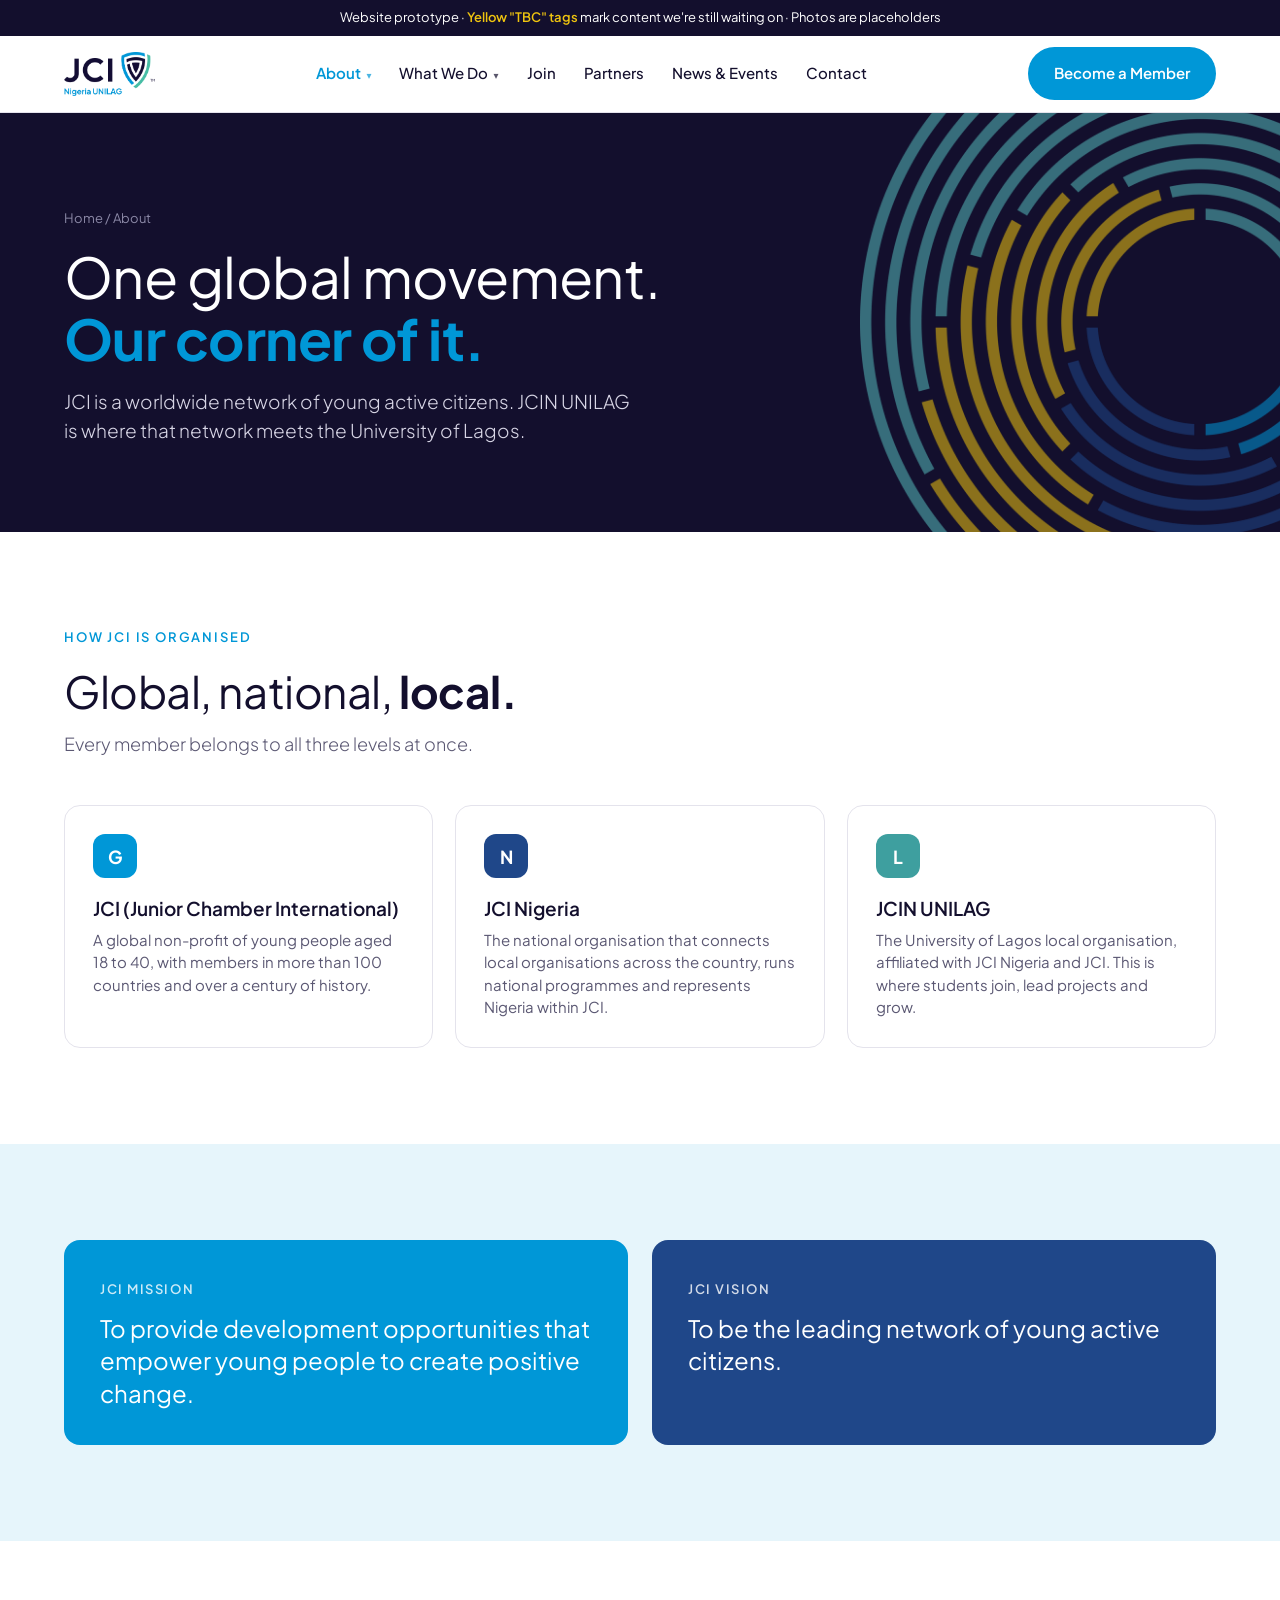
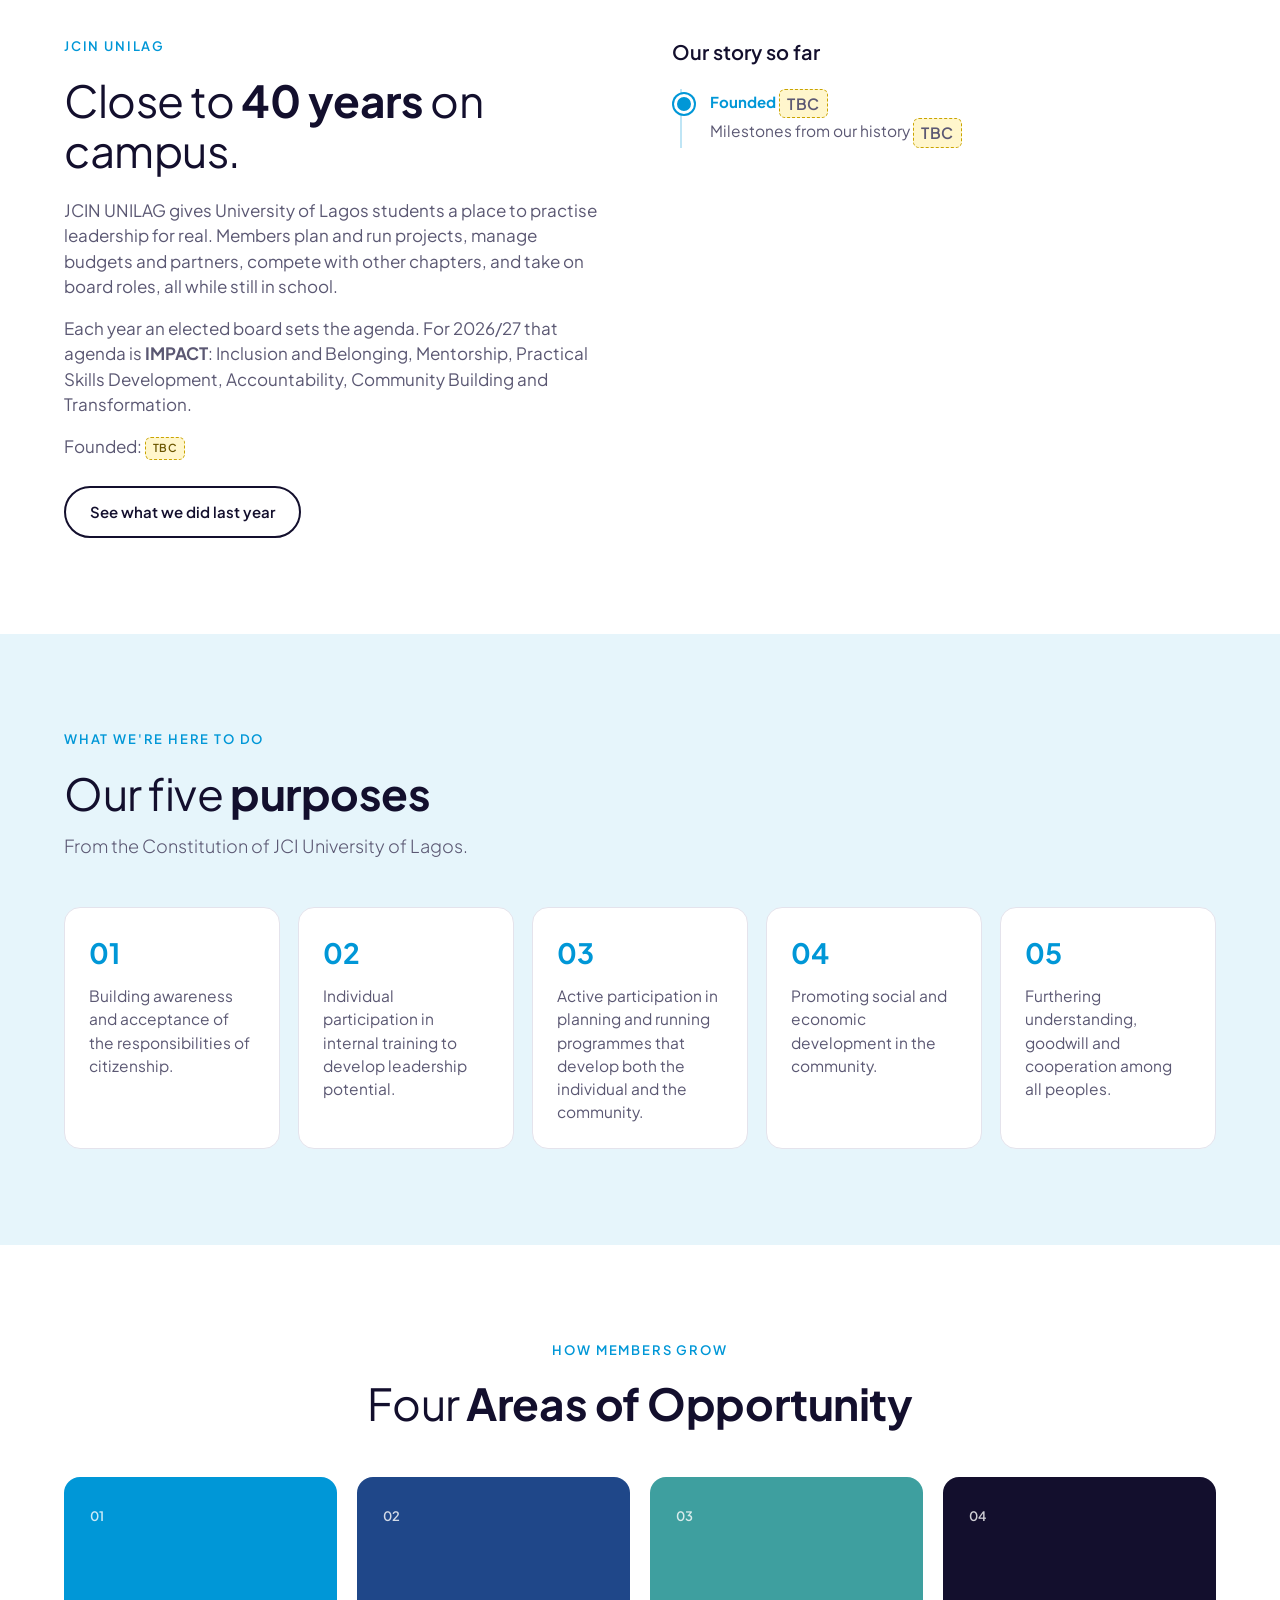
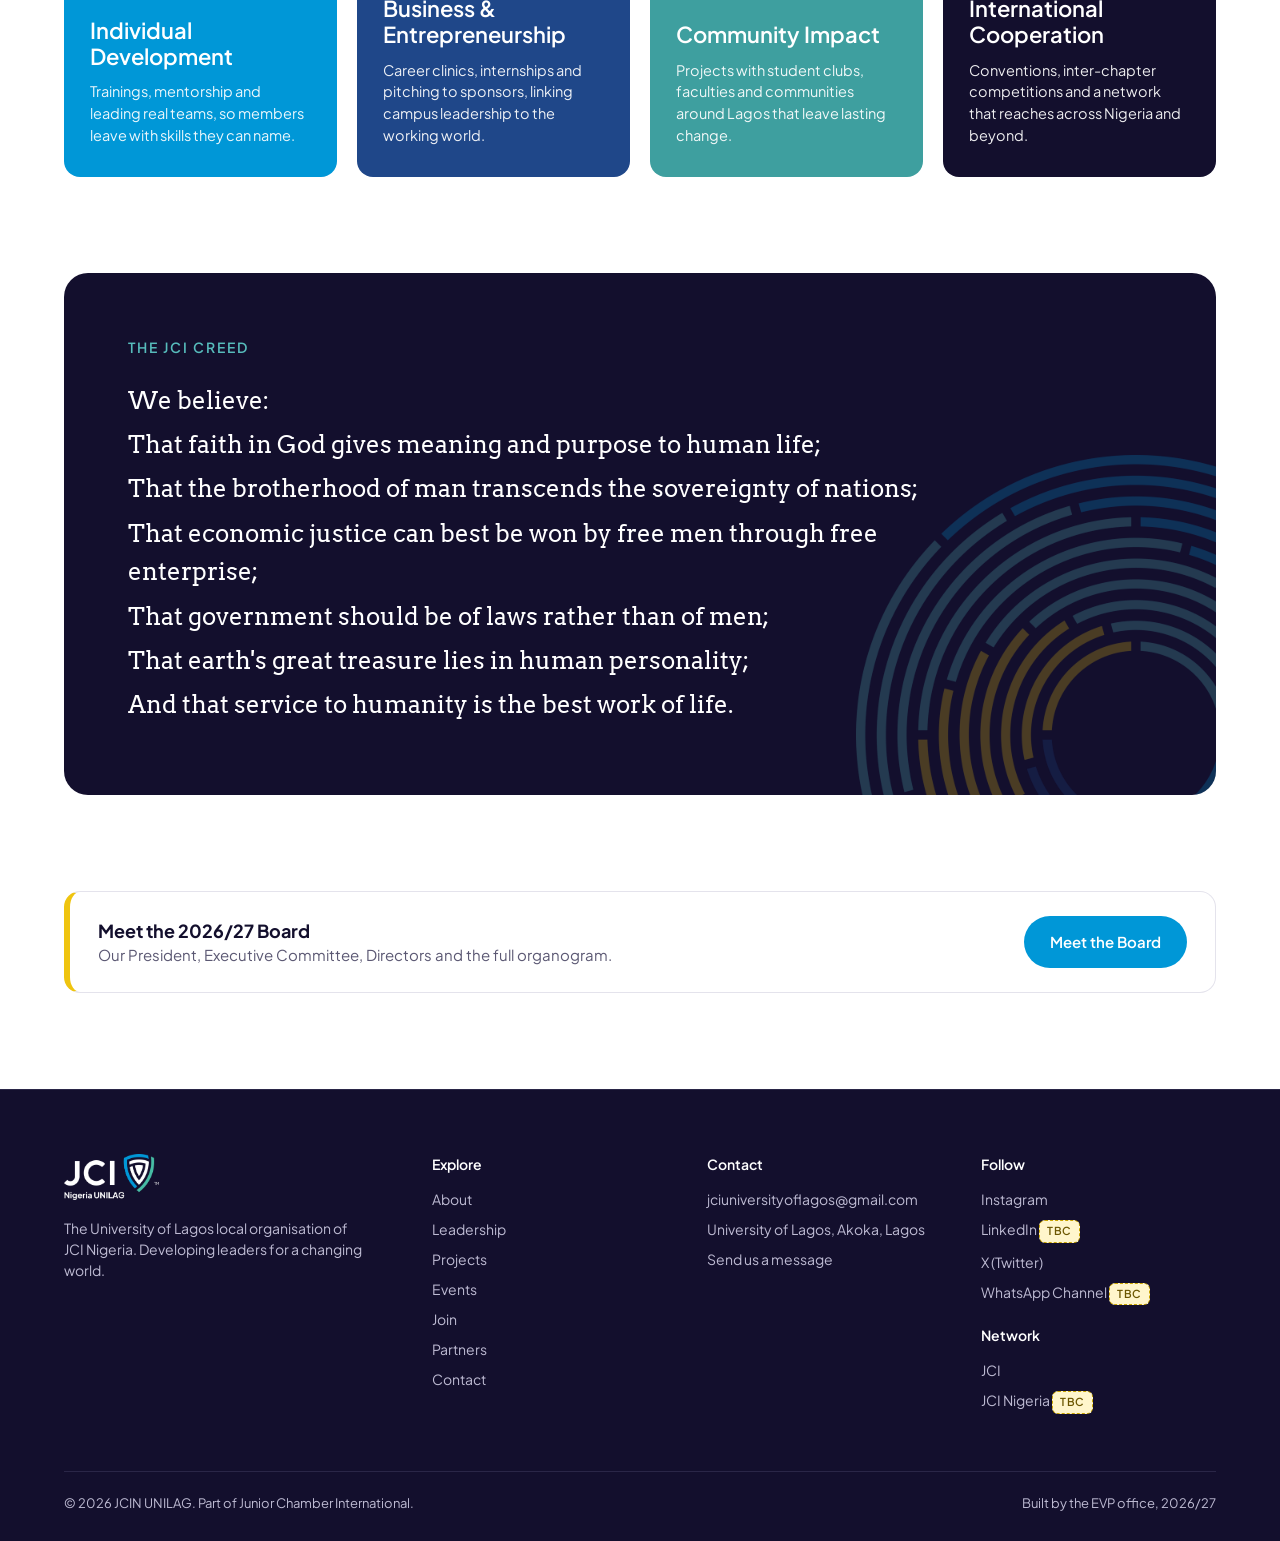
==== about.html @ 92d78161 "Initial website: 8 pages, board, projects, content file Co-Authored-By: Claude Opus 5.5 <noreply@ant" ====
<!DOCTYPE html>
<html lang="en">
<head>
<meta charset="utf-8">
<meta name="viewport" content="width=device-width, initial-scale=1">
<title>About | JCIN UNILAG</title>
<meta name="description" content="What JCI is, how JCIN UNILAG fits in, our mission, creed, purposes and history at the University of Lagos.">
<link rel="preconnect" href="https://fonts.googleapis.com">
<link rel="preconnect" href="https://fonts.gstatic.com" crossorigin>
<link href="https://fonts.googleapis.com/css2?family=Plus+Jakarta+Sans:wght@300;400;500;600;700&family=Arvo&display=swap" rel="stylesheet">
<link rel="stylesheet" href="assets/styles.css">
</head>
<body data-page="about">

<div class="proto">Website prototype · <b>Yellow "TBC" tags</b> mark content we're still waiting on · Photos are placeholders</div>
<header id="site-header"></header>

<main>

<section class="page-hero">
  <img class="ripple" src="assets/ripple.png" alt="">
  <div class="wrap"><div class="inner">
    <div class="crumb"><a href="index.html">Home</a> / About</div>
    <h1>One global movement. <strong>Our corner of it.</strong></h1>
    <p>JCI is a worldwide network of young active citizens. JCIN UNILAG is where that network meets the University of Lagos.</p>
  </div></div>
</section>

<!-- Global > National > Local -->
<section>
  <div class="wrap">
    <div class="sec-head">
      <div class="eyebrow" style="color:var(--blue)">How JCI is organised</div>
      <h2>Global, national, <strong>local.</strong></h2>
      <p>Every member belongs to all three levels at once.</p>
    </div>
    <div class="cards">
      <div class="card"><div class="ic" style="background:var(--blue)">G</div><h3>JCI (Junior Chamber International)</h3><p>A global non-profit of young people aged 18 to 40, with members in more than 100 countries and over a century of history.</p></div>
      <div class="card"><div class="ic" style="background:var(--navy)">N</div><h3>JCI Nigeria</h3><p>The national organisation that connects local organisations across the country, runs national programmes and represents Nigeria within JCI.</p></div>
      <div class="card"><div class="ic" style="background:#3E9F9F">L</div><h3>JCIN UNILAG</h3><p>The University of Lagos local organisation, affiliated with JCI Nigeria and JCI. This is where students join, lead projects and grow.</p></div>
    </div>
  </div>
</section>

<!-- Mission & Vision -->
<section class="alt" id="mission">
  <div class="wrap">
    <div class="mv">
      <div class="m"><span>JCI Mission</span><p>To provide development opportunities that empower young people to create positive change.</p></div>
      <div class="v"><span>JCI Vision</span><p>To be the leading network of young active citizens.</p></div>
    </div>
  </div>
</section>

<!-- Who we are + history -->
<section id="history">
  <div class="wrap two">
    <div class="prose">
      <div class="eyebrow" style="color:var(--blue)">JCIN UNILAG</div>
      <div class="sec-head" style="margin-bottom:22px"><h2>Close to <strong>40 years</strong> on campus.</h2></div>
      <p>JCIN UNILAG gives University of Lagos students a place to practise leadership for real. Members plan and run projects, manage budgets and partners, compete with other chapters, and take on board roles, all while still in school.</p>
      <p>Each year an elected board sets the agenda. For 2026/27 that agenda is <b>IMPACT</b>: Inclusion and Belonging, Mentorship, Practical Skills Development, Accountability, Community Building and Transformation.</p>
      <p>Founded: <span data-render="founded"></span></p>
      <a href="projects.html" class="btn btn-ghost" style="margin-top:10px">See what we did last year</a>
    </div>
    <div>
      <h3 style="font-size:20px;font-weight:600;margin-bottom:22px">Our story so far</h3>
      <div class="timeline" data-render="milestones"></div>
    </div>
  </div>
</section>

<!-- Purposes -->
<section class="alt" id="purposes">
  <div class="wrap">
    <div class="sec-head">
      <div class="eyebrow" style="color:var(--blue)">What we're here to do</div>
      <h2>Our five <strong>purposes</strong></h2>
      <p>From the Constitution of JCI University of Lagos.</p>
    </div>
    <ol class="purposes">
      <li>Building awareness and acceptance of the responsibilities of citizenship.</li>
      <li>Individual participation in internal training to develop leadership potential.</li>
      <li>Active participation in planning and running programmes that develop both the individual and the community.</li>
      <li>Promoting social and economic development in the community.</li>
      <li>Furthering understanding, goodwill and cooperation among all peoples.</li>
    </ol>
  </div>
</section>

<!-- Four areas -->
<section id="areas">
  <div class="wrap">
    <div class="sec-head center">
      <div class="eyebrow" style="color:var(--blue)">How members grow</div>
      <h2>Four <strong>Areas of Opportunity</strong></h2>
    </div>
    <div class="areas">
      <div class="area a1"><div class="n">01</div><h3>Individual Development</h3><p>Trainings, mentorship and leading real teams, so members leave with skills they can name.</p></div>
      <div class="area a2"><div class="n">02</div><h3>Business &amp; Entrepreneurship</h3><p>Career clinics, internships and pitching to sponsors, linking campus leadership to the working world.</p></div>
      <div class="area a3"><div class="n">03</div><h3>Community Impact</h3><p>Projects with student clubs, faculties and communities around Lagos that leave lasting change.</p></div>
      <div class="area a4"><div class="n">04</div><h3>International Cooperation</h3><p>Conventions, inter-chapter competitions and a network that reaches across Nigeria and beyond.</p></div>
    </div>
  </div>
</section>

<!-- Creed -->
<section style="padding-top:0" id="creed">
  <div class="wrap">
    <div class="creed">
      <img class="ripple" src="assets/ripple.png" alt="">
      <h2>The JCI Creed</h2>
      <blockquote>
        <p>We believe:</p>
        <p>That faith in God gives meaning and purpose to human life;</p>
        <p>That the brotherhood of man transcends the sovereignty of nations;</p>
        <p>That economic justice can best be won by free men through free enterprise;</p>
        <p>That government should be of laws rather than of men;</p>
        <p>That earth's great treasure lies in human personality;</p>
        <p>And that service to humanity is the best work of life.</p>
      </blockquote>
    </div>
  </div>
</section>

<!-- Board teaser -->
<section style="padding-top:0">
  <div class="wrap">
    <div class="notice">
      <div><b>Meet the 2026/27 Board</b><p>Our President, Executive Committee, Directors and the full organogram.</p></div>
      <a href="leadership.html" class="btn btn-blue">Meet the Board</a>
    </div>
  </div>
</section>

</main>

<footer id="site-footer"></footer>
<script src="content/site-data.js"></script>
<script src="assets/site.js"></script>
</body>
</html>
---- assets/styles.css ----
:root{
    --blue:#0097D7; --black:#130F2D; --white:#FFFFFF;
    --navy:#1F4789; --teal:#57BCBC; --yellow:#EFC40F;
    --blue-25:#BFE5F5; --blue-10:#E6F5FB; --grey:#5B5873; --line:#E4E3EC;
    --radius:16px; --max:1200px;
  }
  *{box-sizing:border-box;margin:0;padding:0}
  html{scroll-behavior:smooth}
  body{font-family:"Plus Jakarta Sans",system-ui,sans-serif;color:var(--black);background:var(--white);line-height:1.5;font-size:16px;-webkit-font-smoothing:antialiased}
  img{max-width:100%;display:block}
  a{color:inherit;text-decoration:none}
  .wrap{max-width:var(--max);margin:0 auto;padding:0 24px}
  .tbc{display:inline-block;font-size:11px;font-weight:600;letter-spacing:.04em;text-transform:uppercase;background:#FFF6CC;color:#6B5600;border:1px dashed #C9A400;border-radius:6px;padding:2px 7px;vertical-align:middle}

  /* prototype note */
  .proto{background:var(--black);color:#fff;font-size:13px;text-align:center;padding:8px 16px}
  .proto b{color:var(--yellow);font-weight:600}

  /* header */
  header{position:sticky;top:0;z-index:50;background:rgba(255,255,255,.96);backdrop-filter:blur(8px);border-bottom:1px solid var(--line)}
  .nav{display:flex;align-items:center;justify-content:space-between;height:76px}
  .nav .logo img{height:44px;width:auto}
  .nav ul{display:flex;gap:28px;list-style:none;font-size:15px;font-weight:500}
  .nav ul a:hover{color:var(--blue)}
  .btn{display:inline-flex;align-items:center;gap:8px;font-weight:600;font-size:15px;padding:13px 24px;border-radius:999px;transition:transform .15s, background .15s;border:2px solid transparent;cursor:pointer;font-family:inherit}
  .btn:hover{transform:translateY(-1px)}
  .btn-blue{background:var(--blue);color:#fff}
  .btn-blue:hover{background:#0086BF}
  .btn-outline{border-color:#fff;color:#fff}
  .btn-outline:hover{background:#fff;color:var(--black)}
  .btn-dark{background:var(--black);color:#fff}
  .btn-ghost{border-color:var(--black);color:var(--black)}
  .btn-ghost:hover{background:var(--black);color:#fff}
  .menu-btn{display:none;background:none;border:0;font-size:26px;cursor:pointer;color:var(--black)}

  /* hero */
  .hero{position:relative;overflow:hidden;background:var(--black);color:#fff}
  .hero .ripple{position:absolute;right:-220px;top:50%;transform:translateY(-50%);width:820px;opacity:.9;pointer-events:none}
  .hero .inner{position:relative;padding:110px 0 120px;max-width:640px}
  .eyebrow{font-size:13px;font-weight:600;letter-spacing:.14em;text-transform:uppercase;color:var(--teal);margin-bottom:18px}
  .hero h1{font-size:clamp(38px,5.4vw,60px);font-weight:400;line-height:1.1;letter-spacing:-.01em;margin-bottom:22px}
  .hero h1 strong{font-weight:700;color:var(--blue)}
  .hero p.lead{font-size:19px;font-weight:300;color:#D8D6E6;margin-bottom:34px;max-width:540px}
  .hero .ctas{display:flex;gap:14px;flex-wrap:wrap}
  .impact-word{margin-top:46px;display:flex;gap:10px;flex-wrap:wrap}
  .impact-word span{font-size:12px;font-weight:500;color:#BEBBD3;border:1px solid #3A3658;border-radius:999px;padding:6px 12px}
  .impact-word span b{color:#fff;font-weight:700}

  /* sections */
  section{padding:96px 0}
  .sec-head{max-width:720px;margin-bottom:48px}
  .sec-head h2{font-size:clamp(30px,3.6vw,44px);font-weight:400;line-height:1.15;margin-bottom:14px;letter-spacing:-.01em}
  .sec-head h2 strong{font-weight:700}
  .sec-head p{font-size:18px;color:var(--grey);font-weight:300}
  .center{text-align:center;margin-left:auto;margin-right:auto}

  /* featured cards */
  .featured{padding:0;margin-top:-56px;position:relative;z-index:2}
  .feat-grid{display:grid;grid-template-columns:1fr 1fr;gap:24px}
  .feat{background:#fff;border-radius:var(--radius);overflow:hidden;box-shadow:0 18px 40px -18px rgba(19,15,45,.35);display:grid;grid-template-columns:42% 1fr}
  .feat .ph{min-height:220px}
  .feat .body{padding:28px}
  .feat .tag{font-size:12px;font-weight:600;color:var(--blue);text-transform:uppercase;letter-spacing:.08em;margin-bottom:10px}
  .feat h3{font-size:21px;font-weight:600;line-height:1.25;margin-bottom:10px}
  .feat p{font-size:15px;color:var(--grey);margin-bottom:18px}
  .link{font-weight:600;color:var(--blue);font-size:15px}
  .link:hover{text-decoration:underline}

  /* photo placeholder */
  .ph{position:relative;background:linear-gradient(135deg,var(--navy),var(--blue));display:flex;align-items:flex-end;padding:14px;overflow:hidden}
  .ph::after{content:"";position:absolute;inset:0;background:url(ripple.png) center/160% no-repeat;opacity:.18;mix-blend-mode:screen}
  .ph small{position:relative;z-index:1;font-size:11px;font-weight:500;color:#fff;background:rgba(19,15,45,.55);padding:4px 8px;border-radius:6px}
  .ph.teal{background:linear-gradient(135deg,#2E8F8F,var(--teal))}
  .ph.dark{background:linear-gradient(135deg,var(--black),var(--navy))}

  /* stats */
  .stats-band{display:grid;grid-template-columns:1.1fr 2fr;gap:56px;align-items:center}
  .stats{display:grid;grid-template-columns:repeat(2,1fr);gap:20px}
  .stat{border:1px solid var(--line);border-radius:var(--radius);padding:28px}
  .stat .num{font-size:52px;font-weight:700;line-height:1;color:var(--blue);margin-bottom:10px;letter-spacing:-.02em}
  .stat .num.y{color:var(--black);position:relative;display:inline-block}
  .stat .num.y::after{content:"";position:absolute;left:0;right:0;bottom:2px;height:10px;background:var(--yellow);z-index:-1;opacity:.85}
  .stat p{font-size:15px;color:var(--grey)}

  /* about */
  .about{background:var(--blue-10)}
  .about-grid{display:grid;grid-template-columns:1fr 1fr;gap:64px;align-items:center}
  .about .ph{min-height:420px;border-radius:var(--radius)}
  .about p{color:var(--grey);font-size:17px;margin-bottom:18px}
  .levels{display:flex;gap:12px;margin:26px 0 30px;flex-wrap:wrap}
  .levels div{background:#fff;border-radius:12px;padding:14px 18px;flex:1;min-width:140px}
  .levels b{display:block;font-size:22px;color:var(--navy)}
  .levels span{font-size:13px;color:var(--grey)}

  /* areas */
  .areas{display:grid;grid-template-columns:repeat(4,1fr);gap:20px}
  .area{border-radius:var(--radius);padding:30px 26px;color:#fff;min-height:300px;display:flex;flex-direction:column;position:relative;overflow:hidden}
  .area .n{font-size:13px;font-weight:600;opacity:.8;margin-bottom:auto}
  .area h3{font-size:22px;font-weight:600;line-height:1.2;margin:40px 0 12px}
  .area p{font-size:14.5px;opacity:.92}
  .a1{background:var(--blue)} .a2{background:var(--navy)} .a3{background:#3E9F9F} .a4{background:var(--black)}

  /* anniversary feature */
  .anniv{background:var(--navy);color:#fff;position:relative;overflow:hidden}
  .anniv .ripple{position:absolute;left:-260px;top:50%;transform:translateY(-50%);width:640px;opacity:.35}
  .anniv-grid{position:relative;display:grid;grid-template-columns:auto 1fr;gap:60px;align-items:center}
  .big40{font-size:clamp(120px,16vw,200px);font-weight:700;line-height:.85;color:var(--yellow);letter-spacing:-.04em}
  .anniv h2{font-size:clamp(28px,3.2vw,40px);font-weight:400;line-height:1.2;margin-bottom:16px}
  .anniv p{color:#D3DCEE;font-size:17px;font-weight:300;margin-bottom:26px;max-width:600px}

  /* events */
  .events-head{display:flex;justify-content:space-between;align-items:flex-end;gap:24px;margin-bottom:40px;flex-wrap:wrap}
  .events-head .sec-head{margin:0}
  .ev-grid{display:grid;grid-template-columns:repeat(3,1fr);gap:24px}
  .ev{border:1px solid var(--line);border-radius:var(--radius);overflow:hidden;display:flex;flex-direction:column}
  .ev .ph{height:180px}
  .ev .body{padding:24px;display:flex;flex-direction:column;flex:1}
  .ev .date{font-size:13px;font-weight:600;color:var(--blue);margin-bottom:8px}
  .ev h3{font-size:19px;font-weight:600;line-height:1.3;margin-bottom:8px}
  .ev p{font-size:14.5px;color:var(--grey);margin-bottom:20px;flex:1}
  .ev .btn{align-self:flex-start;padding:10px 20px;font-size:14px}

  /* CTA */
  .cta{background:var(--blue);color:#fff;border-radius:24px;padding:72px 56px;position:relative;overflow:hidden;display:grid;grid-template-columns:1.4fr 1fr;align-items:center;gap:40px}
  .cta .ripple{position:absolute;right:-160px;bottom:-200px;width:560px;opacity:.28;mix-blend-mode:screen}
  .cta h2{font-size:clamp(34px,4vw,52px);font-weight:400;line-height:1.1;margin-bottom:14px;position:relative}
  .cta h2 strong{font-weight:700}
  .cta p{font-size:18px;font-weight:300;color:#E7F6FD;position:relative}
  .cta .ctas{position:relative;display:flex;flex-direction:column;gap:12px;align-items:flex-start}
  .cta .btn-white{background:#fff;color:var(--black)}
  .steps{list-style:none;counter-reset:s;margin-top:22px;position:relative}
  .steps li{counter-increment:s;font-size:15px;margin-bottom:8px;display:flex;gap:10px;align-items:center}
  .steps li::before{content:counter(s);width:24px;height:24px;border-radius:50%;background:#fff;color:var(--blue);font-weight:700;font-size:12px;display:grid;place-items:center;flex:none}

  /* testimonials */
  .t-grid{display:grid;grid-template-columns:repeat(3,1fr);gap:24px}
  .t{background:var(--blue-10);border-radius:var(--radius);padding:32px;display:flex;flex-direction:column}
  .t q{font-family:"Arvo",serif;font-size:19px;line-height:1.45;quotes:"“" "”";margin-bottom:26px;flex:1}
  .t .who{display:flex;gap:12px;align-items:center}
  .t .av{width:44px;height:44px;border-radius:50%;background:linear-gradient(135deg,var(--navy),var(--teal));flex:none}
  .t .who b{display:block;font-size:15px}
  .t .who span{font-size:13px;color:var(--grey)}

  /* partners */
  .partner{background:var(--black);color:#fff}
  .partner-grid{display:grid;grid-template-columns:1fr 1fr;gap:64px;align-items:center}
  .partner .sec-head p{color:#BEBBD3}
  .ways{display:grid;grid-template-columns:1fr 1fr;gap:14px;margin:6px 0 30px}
  .ways div{border:1px solid #2F2B4D;border-radius:12px;padding:16px 18px;font-size:15px}
  .ways div b{display:block;color:var(--teal);font-size:13px;font-weight:600;margin-bottom:3px;text-transform:uppercase;letter-spacing:.06em}
  .logos{display:grid;grid-template-columns:repeat(3,1fr);gap:14px}
  .logos div{aspect-ratio:3/2;border:1px dashed #3A3658;border-radius:12px;display:grid;place-items:center;font-size:12px;color:#8B88A6;text-align:center;padding:8px}

  /* footer */
  footer{background:var(--black);color:#BEBBD3;border-top:1px solid #2A2647;padding:64px 0 28px;font-size:14px}
  .f-grid{display:grid;grid-template-columns:1.4fr 1fr 1fr 1fr;gap:40px;margin-bottom:48px}
  footer .flogo{height:46px;width:auto;margin-bottom:18px}
  footer h4{color:#fff;font-size:14px;font-weight:600;margin-bottom:14px}
  footer ul{list-style:none}
  footer li{margin-bottom:9px}
  footer a:hover{color:#fff}
  .f-bottom{border-top:1px solid #2A2647;padding-top:22px;display:flex;justify-content:space-between;gap:16px;flex-wrap:wrap;font-size:13px}

  /* responsive */
  @media (max-width:1000px){
    .nav ul,.nav .btn{display:none}
    .menu-btn{display:block}
    .nav.open ul{display:flex;flex-direction:column;position:absolute;top:76px;left:0;right:0;background:#fff;padding:20px 24px;gap:16px;border-bottom:1px solid var(--line)}
    .feat-grid,.stats-band,.about-grid,.partner-grid,.cta{grid-template-columns:1fr}
    .areas{grid-template-columns:1fr 1fr}
    .ev-grid,.t-grid{grid-template-columns:1fr}
    .anniv-grid{grid-template-columns:1fr;gap:20px}
    .f-grid{grid-template-columns:1fr 1fr}
    .hero .ripple{opacity:.35;right:-320px}
  }
  @media (max-width:620px){
    section{padding:72px 0}
    .feat{grid-template-columns:1fr}
    .areas,.stats,.ways{grid-template-columns:1fr}
    .cta{padding:48px 28px}
    .f-grid{grid-template-columns:1fr}
  }

/* ===== Shared additions for inner pages ===== */
.nav ul a.active{color:var(--blue);font-weight:600}
.page-hero{position:relative;overflow:hidden;background:var(--black);color:#fff;padding:96px 0 88px}
.page-hero .ripple{position:absolute;right:-260px;top:50%;transform:translateY(-50%);width:680px;opacity:.55;pointer-events:none}
.page-hero .inner{position:relative;max-width:700px}
.page-hero h1{font-size:clamp(36px,4.8vw,56px);font-weight:400;line-height:1.1;margin-bottom:18px;letter-spacing:-.01em}
.page-hero h1 strong{font-weight:700;color:var(--blue)}
.page-hero p{font-size:19px;font-weight:300;color:#D8D6E6;max-width:580px}
.page-hero .ctas{display:flex;gap:14px;flex-wrap:wrap;margin-top:30px}
.crumb{font-size:13px;color:#8B88A6;margin-bottom:18px}
.crumb a:hover{color:#fff}

.two{display:grid;grid-template-columns:1fr 1fr;gap:64px;align-items:start}
.prose p{font-size:17px;color:var(--grey);margin-bottom:16px}
.prose h3{font-size:22px;font-weight:600;margin:28px 0 10px}
.prose ul{margin:0 0 16px 20px;color:var(--grey);font-size:16.5px}
.prose li{margin-bottom:8px}
.alt{background:var(--blue-10)}

.mv{display:grid;grid-template-columns:1fr 1fr;gap:24px}
.mv div{border-radius:var(--radius);padding:36px;color:#fff}
.mv .m{background:var(--blue)} .mv .v{background:var(--navy)}
.mv span{font-size:13px;font-weight:600;letter-spacing:.12em;text-transform:uppercase;opacity:.8}
.mv p{font-size:24px;font-weight:400;line-height:1.35;margin-top:12px}

.creed{background:var(--black);color:#fff;border-radius:24px;padding:64px;position:relative;overflow:hidden}
.creed .ripple{position:absolute;right:-200px;bottom:-220px;width:560px;opacity:.25}
.creed h2{font-size:14px;font-weight:600;letter-spacing:.14em;text-transform:uppercase;color:var(--teal);margin-bottom:24px;position:relative}
.creed blockquote{font-family:"Arvo",serif;font-size:clamp(19px,2vw,24px);line-height:1.6;position:relative;max-width:820px}
.creed blockquote p{margin-bottom:6px}

.purposes{list-style:none;counter-reset:p;display:grid;grid-template-columns:repeat(auto-fit,minmax(210px,1fr));gap:18px}
.purposes li{counter-increment:p;border:1px solid var(--line);border-radius:var(--radius);padding:24px;font-size:15.5px;color:var(--grey);background:#fff}
.purposes li::before{content:"0" counter(p);display:block;font-size:28px;font-weight:700;color:var(--blue);margin-bottom:10px}

.timeline{border-left:2px solid var(--blue-25);margin-left:8px;padding-left:28px}
.timeline .item{position:relative;margin-bottom:26px}
.timeline .item::before{content:"";position:absolute;left:-36px;top:5px;width:14px;height:14px;border-radius:50%;background:var(--blue);border:3px solid #fff;box-shadow:0 0 0 2px var(--blue)}
.timeline b{display:block;font-size:15px;color:var(--blue)}
.timeline span{font-size:15.5px;color:var(--grey)}

.cards{display:grid;grid-template-columns:repeat(3,1fr);gap:22px}
.card{border:1px solid var(--line);border-radius:var(--radius);padding:28px;background:#fff}
.card .ic{width:44px;height:44px;border-radius:12px;display:grid;place-items:center;font-weight:700;color:#fff;margin-bottom:18px;font-size:18px}
.card h3{font-size:19px;font-weight:600;margin-bottom:8px;line-height:1.3}
.card p{font-size:15px;color:var(--grey)}

.big-steps{display:grid;grid-template-columns:repeat(4,1fr);gap:20px;counter-reset:bs}
.big-steps div{counter-increment:bs;padding:28px 24px;border-radius:var(--radius);background:#fff;border:1px solid var(--line)}
.big-steps div::before{content:counter(bs);display:grid;place-items:center;width:40px;height:40px;border-radius:50%;background:var(--blue);color:#fff;font-weight:700;margin-bottom:16px}
.big-steps h3{font-size:18px;font-weight:600;margin-bottom:6px}
.big-steps p{font-size:14.5px;color:var(--grey)}

.notice{display:flex;gap:16px;align-items:center;justify-content:space-between;flex-wrap:wrap;border-radius:var(--radius);padding:24px 28px;background:#fff;border:1px solid var(--line);border-left:6px solid var(--yellow)}
.notice b{font-size:18px}
.notice p{color:var(--grey);font-size:15px}

.faq details{border-bottom:1px solid var(--line);padding:20px 0}
.faq summary{font-size:17.5px;font-weight:600;cursor:pointer;list-style:none;display:flex;justify-content:space-between;gap:20px}
.faq summary::after{content:"+";color:var(--blue);font-size:24px;line-height:1}
.faq details[open] summary::after{content:"–"}
.faq details p{color:var(--grey);margin-top:10px;font-size:16px;max-width:760px}

.form{background:#fff;border:1px solid var(--line);border-radius:var(--radius);padding:36px;box-shadow:0 18px 40px -24px rgba(19,15,45,.25)}
.form h3{font-size:22px;font-weight:600;margin-bottom:6px}
.form .sub{color:var(--grey);font-size:15px;margin-bottom:24px}
.form .row{display:grid;grid-template-columns:1fr 1fr;gap:16px}
.form label{display:block;font-size:14px;font-weight:600;margin-bottom:16px}
.form input,.form select,.form textarea{display:block;width:100%;margin-top:6px;font:inherit;font-weight:400;font-size:15px;padding:12px 14px;border:1.5px solid var(--line);border-radius:10px;background:#fff;color:var(--black)}
.form input:focus,.form select:focus,.form textarea:focus{outline:none;border-color:var(--blue);box-shadow:0 0 0 3px var(--blue-25)}
.form textarea{min-height:130px;resize:vertical}
.form .consent{display:flex;gap:10px;align-items:flex-start;font-weight:400;font-size:13.5px;color:var(--grey)}
.form .consent input{width:auto;margin-top:3px}
.form-status{margin-top:14px;font-size:14.5px;padding:12px 14px;border-radius:10px;display:none}
.form-status.show{display:block}
.form-status.ok{background:#E3F6EE;color:#0F5B3A}
.form-status.warn{background:#FFF6CC;color:#6B5600}
.form-status.err{background:#FDE7E7;color:#8A1C1C}

.contact-list{list-style:none}
.contact-list li{display:flex;gap:16px;padding:18px 0;border-bottom:1px solid var(--line)}
.contact-list li .k{width:110px;flex:none;font-size:13px;font-weight:600;text-transform:uppercase;letter-spacing:.08em;color:var(--blue);padding-top:2px}
.contact-list li .v{font-size:16px}
.route{display:grid;gap:14px;margin-top:28px}
.route a{display:flex;justify-content:space-between;align-items:center;border:1px solid var(--line);border-radius:12px;padding:18px 20px;font-weight:600}
.route a:hover{border-color:var(--blue);color:var(--blue)}
.route a span{font-weight:400;font-size:14px;color:var(--grey);display:block}

.partner-logo{aspect-ratio:3/2;border:1px solid #2F2B4D;border-radius:12px;display:grid;place-items:center;padding:16px;background:#fff}
.partner-logo img{max-height:60px;width:auto}

@media (max-width:1000px){
  .two,.mv{grid-template-columns:1fr;gap:40px}
  .cards{grid-template-columns:1fr 1fr}
  .big-steps{grid-template-columns:1fr 1fr}
  .creed{padding:44px 28px}
}
@media (max-width:620px){
  .cards,.big-steps,.form .row{grid-template-columns:1fr}
  .form{padding:26px 20px}
  .contact-list li{flex-direction:column;gap:4px}
}
.ph.photo::after{display:none}

/* ===== Leadership page ===== */
.hs{border-radius:50%;object-fit:cover;flex:none;background:var(--blue-10)}
.hs-empty{display:grid;place-items:center;font-weight:600;color:#fff;background:linear-gradient(135deg,var(--navy),var(--blue));letter-spacing:.02em}
.hs.sm{width:44px;height:44px;font-size:14px}
.hs.lg{width:120px;height:120px;font-size:34px;margin:0 auto 18px}
.hs.xl{width:100%;height:auto;aspect-ratio:1;border-radius:24px;font-size:72px}
img.hs.xl{border-radius:24px}

.pres{display:grid;grid-template-columns:360px 1fr;gap:56px;align-items:center}
.pres h2{font-size:clamp(32px,4vw,48px);font-weight:400;line-height:1.1;margin-bottom:8px}
.pres .pres-title{font-size:17px;font-weight:600;color:var(--blue);margin-bottom:18px}
.pres p{font-size:17px;color:var(--grey);margin-bottom:14px;max-width:560px}

/* organogram */
.org{background:var(--blue-10);border-radius:24px;padding:56px 32px;text-align:center}
.org-tier-label{font-size:12px;font-weight:600;letter-spacing:.14em;text-transform:uppercase;color:var(--navy);margin-bottom:16px}
.org-row{display:flex;flex-wrap:wrap;justify-content:center;gap:12px}
.org-line{width:2px;height:36px;background:var(--blue);margin:14px auto;opacity:.5}
.org-node{display:flex;align-items:center;gap:12px;text-align:left;background:#fff;border:1px solid var(--line);border-radius:14px;padding:10px 16px 10px 10px;min-width:220px;max-width:260px;transition:border-color .15s,transform .15s}
.org-node:hover{border-color:var(--blue);transform:translateY(-2px)}
.org-node b{display:block;font-size:14px;font-weight:600;line-height:1.25}
.org-node em{display:block;font-style:normal;font-size:12.5px;color:var(--grey);line-height:1.3;margin-top:2px}
.org-node.top{background:var(--black);color:#fff;border-color:var(--black);padding:14px 22px 14px 14px}
.org-node.top em{color:#BEBBD3}
.org-node.top .hs.sm{width:56px;height:56px}
.org-groups{display:grid;grid-template-columns:2fr 1fr;gap:18px;text-align:left}
.org-group{border-radius:18px;padding:20px;background:#fff;border-top:4px solid var(--blue)}
.org-group.g-pres{border-top-color:var(--navy)}
.org-group.g-tbc{border-top-color:var(--yellow);grid-column:1/-1}
.org-group .org-row{justify-content:flex-start}
.org-group .org-node{background:var(--blue-10);border-color:transparent;min-width:210px}
.org-group-label{font-size:13px;font-weight:600;margin-bottom:14px}
.org-base{display:inline-block;background:#fff;border-radius:14px;padding:14px 22px;margin:6px;border:1px dashed var(--blue-25)}
.org-base b{display:block;font-size:15px}
.org-base span{font-size:13px;color:var(--grey)}

/* board cards */
.bgrid{display:grid;grid-template-columns:repeat(auto-fill,minmax(230px,1fr));gap:22px}
.bcard{border:1px solid var(--line);border-radius:var(--radius);padding:30px 22px;text-align:center;background:#fff;scroll-margin-top:100px;transition:box-shadow .2s}
.bcard:target{box-shadow:0 0 0 3px var(--blue)}
.bcard h3{font-size:17px;font-weight:600;line-height:1.3;margin-bottom:4px}
.btitle{font-size:14px;font-weight:500;color:var(--blue);margin-bottom:10px}
.bbio{font-size:14px;color:var(--grey)}

/* past presidents */
.pp-list{display:grid;grid-template-columns:repeat(auto-fill,minmax(260px,1fr));gap:14px}
.pp{display:flex;gap:16px;align-items:center;border:1px solid var(--line);border-radius:14px;padding:16px 20px;background:#fff}
.pp-year{font-size:20px;font-weight:700;color:var(--blue);min-width:56px}
.pp b{display:block;font-size:15.5px}
.pp span{font-size:13px;color:var(--grey)}

.subnav{display:flex;gap:10px;flex-wrap:wrap;margin-top:28px}
.subnav a{border:1px solid #3A3658;border-radius:999px;padding:8px 16px;font-size:14px;color:#D8D6E6}
.subnav a:hover{background:#fff;color:var(--black)}

@media (max-width:1000px){
  .pres{grid-template-columns:1fr;gap:28px}
  .pres-photo{max-width:280px}
  .org-groups{grid-template-columns:1fr}
}
@media (max-width:620px){
  .org{padding:36px 16px}
  .org-node{min-width:0;width:100%;max-width:none}
}
#executive .bgrid{grid-template-columns:repeat(5,1fr)}
.org-node{min-width:190px}
@media (max-width:1100px){#executive .bgrid{grid-template-columns:repeat(auto-fill,minmax(200px,1fr))}}
.org-tier > .org-row{flex-wrap:nowrap}.org-tier > .org-row .org-node{min-width:0;flex:0 1 210px}@media (max-width:1000px){.org-tier > .org-row{flex-wrap:wrap}}

/* ===== jci.cc-style nav dropdowns ===== */
.nav ul li{position:relative}
.nav .caret{font-size:10px;margin-left:2px;opacity:.7}
.nav .dd{display:none;position:absolute;top:100%;left:-16px;min-width:240px;background:#fff;border:1px solid var(--line);border-radius:14px;box-shadow:0 18px 40px -18px rgba(19,15,45,.3);padding:10px;flex-direction:column;gap:0;list-style:none;z-index:60}
.nav .has-dd:hover .dd,.nav .has-dd:focus-within .dd{display:flex}
.nav .has-dd::after{content:"";position:absolute;left:0;right:0;top:100%;height:14px}
.nav .dd a{display:block;padding:9px 12px;border-radius:8px;font-size:14.5px;font-weight:500}
.nav .dd a:hover{background:var(--blue-10);color:var(--blue)}
.nav ul{align-items:center}
.nav > ul > li > a{display:block;padding:26px 0}
@media (max-width:1000px){
  .nav > ul > li > a{padding:0}
  .nav.open .dd{display:flex;position:static;box-shadow:none;border:0;padding:6px 0 0 12px;min-width:0}
  .nav.open .dd a{padding:6px 0;font-size:14px;color:var(--grey)}
  .nav.open ul{max-height:calc(100vh - 120px);overflow:auto}
}

/* ===== Leadership: hero bar, year tabs, board panel ===== */
.hero-bar{width:96px;height:8px;background:var(--navy);margin:0 0 22px}
.page-hero h1 + .hero-bar{margin-top:-4px}
.year-tabs{display:flex;justify-content:center;gap:10px;flex-wrap:wrap;margin-bottom:24px}
.year-tabs button{font:inherit;font-weight:600;font-size:15px;padding:7px 16px;border:0;border-radius:4px;background:#E2E1E8;color:var(--black);cursor:pointer}
.year-tabs button[aria-selected="true"]{background:var(--blue);color:#fff}
.board-panel{background:#EEF6FC;border:1px solid #D5E7F4;border-radius:12px;padding:44px 40px 52px;text-align:center}
.bp-title{font-size:clamp(26px,3vw,34px);font-weight:700;margin-bottom:22px}
.bp-theme{display:inline-flex;flex-direction:column;align-items:center;gap:6px;margin-bottom:34px}
.bp-theme span{font-size:30px;font-weight:700;letter-spacing:.18em;color:var(--blue);border:2px solid var(--blue);border-radius:10px;padding:4px 18px 4px 24px}
.bp-theme em{font-style:normal;font-size:12.5px;color:var(--grey);max-width:520px}
.bp-empty{color:var(--grey);font-size:16px;padding:20px 0}
.bp-pres{display:flex;justify-content:center;margin-bottom:34px}
.bp-grid{display:grid;grid-template-columns:repeat(5,1fr);gap:34px 20px}
.bd{margin:0;display:flex;flex-direction:column;align-items:center;scroll-margin-top:110px}
.bd:target .portrait{box-shadow:0 0 0 4px var(--blue)}
.portrait{width:150px;aspect-ratio:3/4;height:auto;border-radius:6px;object-fit:cover;background:#fff}
.portrait-empty{display:grid;place-items:center;font-size:40px;font-weight:600;color:#fff;background:linear-gradient(160deg,var(--navy),var(--blue))}
.bd figcaption{margin-top:12px;display:flex;flex-direction:column;gap:2px;max-width:200px}
.bd figcaption b{font-size:16px;font-weight:700;line-height:1.25}
.bd figcaption span{font-size:13.5px;line-height:1.35}
.bd figcaption .link{font-size:13px;margin-top:4px}

/* ===== Leadership: structure (HQ directory pattern) ===== */
.structure{background:#fff;padding-top:24px}
.tier-head{max-width:760px;margin-bottom:34px}
.tier-head h2{font-size:clamp(28px,3.4vw,40px);font-weight:400;line-height:1.15;margin-bottom:12px}
.tier-head h2 strong{font-weight:700}
.tier-head p{color:var(--grey);font-size:16.5px}
.tier-row{display:grid;grid-template-columns:repeat(6,1fr);gap:16px}
.tcard{position:relative;display:flex;flex-direction:column;gap:4px;border:1px solid var(--line);border-radius:12px;padding:20px;background:#fff;transition:border-color .15s}
.tcard:hover{border-color:var(--blue)}
.tcard .hs{margin-bottom:12px}
.tcard b{font-size:16px;line-height:1.25}
.tcard > span:not(.badge){font-size:13px;color:var(--grey)}
.tcard.lead{background:var(--black);color:#fff;border-color:var(--black)}
.tcard.lead > span:not(.badge){color:#BEBBD3}
.badge{position:absolute;top:14px;right:14px;background:var(--yellow);color:var(--black);font-size:10px;font-weight:700;letter-spacing:.06em;text-transform:uppercase;border-radius:999px;padding:4px 9px}
.hs.md{width:64px;height:64px;font-size:20px}
.office{border:1px solid var(--line);border-radius:14px;padding:30px;margin-bottom:24px;background:#fff}
.office.tbc-office{border-style:dashed}
.office-head{display:flex;justify-content:space-between;align-items:center;gap:16px;border-bottom:1px solid var(--line);padding-bottom:16px;margin-bottom:16px}
.office-head h3{font-size:24px;font-weight:600;display:flex;align-items:center;gap:14px;flex-wrap:wrap}
.office-head .num{font-weight:300;color:var(--blue);font-size:26px}
.chip{flex:none;background:var(--blue-25);color:var(--navy);font-size:12px;font-weight:600;border-radius:999px;padding:4px 10px}
.office-desc{color:var(--grey);font-size:15.5px;max-width:720px;margin-bottom:18px}
.office-lead{display:flex;align-items:center;gap:14px;margin-bottom:8px;flex-wrap:wrap}
.mini-label{display:block;font-size:10.5px;font-weight:700;letter-spacing:.1em;text-transform:uppercase;color:var(--blue);margin-bottom:2px}
.unit{padding-top:18px}
.unit-label{display:flex;align-items:center;gap:14px;font-size:12px;font-weight:700;letter-spacing:.1em;text-transform:uppercase;color:var(--navy)}
.unit-label::after{content:"";flex:1;height:1px;background:var(--line)}
.unit-desc{font-size:14px;color:var(--grey);margin:6px 0 12px}
.unit-row{display:flex;flex-wrap:wrap;gap:12px}
.ucard{display:flex;align-items:center;gap:12px;padding:12px 16px 12px 12px;border-radius:12px;min-width:230px}
.ucard b{display:block;font-size:15px;line-height:1.25}
.ucard em{display:block;font-style:normal;font-size:12.5px;color:var(--grey);line-height:1.3}
.ucard.lead,.office-lead .ucard{background:#F3F3F7;border:1px solid var(--line)}
.ucard.ghost{color:var(--grey);font-size:13.5px;border:1px dashed var(--line);min-width:0}
.org-foot{margin-top:8px;padding:20px 24px;border-radius:12px;background:var(--blue-10);font-size:15px;color:var(--grey)}
.org-foot b{color:var(--black)}

@media (max-width:1100px){
  .bp-grid{grid-template-columns:repeat(3,1fr)}
  .tier-row{grid-template-columns:repeat(3,1fr)}
}
@media (max-width:620px){
  .board-panel{padding:32px 16px}
  .bp-grid{grid-template-columns:repeat(2,1fr);gap:26px 12px}
  .portrait{width:130px}
  .tier-row{grid-template-columns:1fr 1fr}
  .office{padding:22px 16px}
  .ucard{min-width:0;width:100%}
}
.nav .dd{text-align:left;align-items:stretch}.tcard.lead{padding-top:44px}

/* ===== jci.cc mega-menu ===== */
.nav{position:relative}
.nav ul li.has-dd{position:static}
.nav .dd{display:none !important}
.mega{display:none;position:absolute;top:100%;left:24px;right:24px;background:#F0F0F2;border-radius:0 0 6px 6px;box-shadow:0 24px 40px -24px rgba(19,15,45,.35);padding:28px 28px 30px;grid-template-columns:repeat(var(--cols),1fr);gap:22px;z-index:60;text-align:left}
.nav .has-dd:hover .mega,.nav .has-dd:focus-within .mega{display:grid}
.mtitle{font-size:15px;font-weight:700;line-height:1.25;min-height:38px;margin-bottom:10px;color:var(--black)}
.mimg{width:100%;aspect-ratio:4/3;object-fit:cover;display:block;margin-bottom:12px}
.mimg-empty{background:linear-gradient(135deg,var(--navy),var(--blue));position:relative;overflow:hidden;display:flex;align-items:flex-end;padding:8px}
.mimg-empty::after{content:"";position:absolute;inset:0;background:url(ripple.png) 70% 40%/150% no-repeat;opacity:.25;mix-blend-mode:screen}
.mimg-empty span{position:relative;z-index:1;font-size:10px;color:#fff;background:rgba(19,15,45,.5);padding:2px 6px;border-radius:4px}
.mcol ul{list-style:none;display:flex;flex-direction:column;gap:6px}
.nav .mcol ul a{display:flex;gap:8px;padding:0;font-size:13.5px;font-weight:400;color:var(--black)}
.nav .mcol ul a:hover{color:var(--blue)}
.arr{color:var(--black);flex:none}
@media (max-width:1000px){
  .nav.open .mega{display:block;position:static;background:none;box-shadow:none;padding:4px 0 6px 12px}
  .nav.open .mimg,.nav.open .mtitle{display:none}
  .nav.open .mcol ul{gap:2px}
  .nav.open .mcol ul a{padding:5px 0;color:var(--grey);font-size:14px}
}
.tier-row{grid-template-columns:repeat(4,1fr)}@media (max-width:620px){.tier-row{grid-template-columns:1fr 1fr}}
.nav .mega ul{align-items:flex-start}.nav .mcol ul a{justify-content:flex-start;text-align:left}

/* ===== Our own mega-menu styling (not a copy of jci.cc) ===== */
.mega{background:#fff;border-top:4px solid var(--blue);border-radius:0 0 16px 16px;box-shadow:0 30px 60px -30px rgba(19,15,45,.45)}
.mtitle{display:flex;align-items:flex-start;gap:8px}
.mtitle::before{content:"";flex:none;width:4px;height:16px;margin-top:2px;border-radius:2px;background:var(--yellow)}
.mimg{border-radius:10px}
.mcol:hover .mimg{filter:saturate(1.15)}
/* ripple-arc bullet: a quarter of the JCI ring, echoing the brand ripple */
.arr{width:10px;height:10px;margin-top:4px;border:2px solid var(--blue);border-radius:50%;border-right-color:transparent;border-bottom-color:transparent;transform:rotate(45deg);transition:transform .2s}
.nav .mcol ul a{align-items:flex-start;transition:color .15s,transform .15s}
.nav .mcol ul a:hover{transform:translateX(3px)}
.nav .mcol ul a:hover .arr{transform:rotate(135deg)}

/* ===== Real photos ===== */
.hero.has-photo{background-color:var(--black);background-position:center 12%;background-size:cover;background-repeat:no-repeat}
.hero.has-photo::before{content:"";position:absolute;inset:0;background:linear-gradient(90deg,rgba(19,15,45,.97) 0%,rgba(19,15,45,.88) 38%,rgba(19,15,45,.35) 70%,rgba(19,15,45,.15) 100%)}
.hero.has-photo .wrap{position:relative}
.about-photo{width:100%;height:100%;min-height:420px;object-fit:cover;border-radius:var(--radius)}
@media (max-width:1000px){.hero.has-photo::before{background:linear-gradient(180deg,rgba(19,15,45,.75),rgba(19,15,45,.95))}}

/* ===== Projects page ===== */
.filters{display:flex;flex-wrap:wrap;gap:10px;margin-bottom:28px}
.filters button{font:inherit;font-size:14px;font-weight:600;padding:9px 18px;border-radius:999px;border:1.5px solid var(--line);background:#fff;color:var(--black);cursor:pointer}
.filters button[aria-pressed="true"]{background:var(--black);border-color:var(--black);color:#fff}
.pc-grid{display:grid;grid-template-columns:repeat(3,1fr);gap:22px}
.pc{background:#fff;border-radius:var(--radius);overflow:hidden;border:1px solid var(--line);display:flex;flex-direction:column}
.pc-img{aspect-ratio:16/9;background:center/cover no-repeat}
.pc-empty{background:linear-gradient(135deg,var(--c),color-mix(in srgb,var(--c) 55%,#fff));position:relative;overflow:hidden;display:flex;align-items:flex-end;padding:12px}
.pc-empty::after{content:"";position:absolute;inset:0;background:url(ripple.png) 80% 30%/120% no-repeat;opacity:.22;mix-blend-mode:screen}
.pc-empty span{position:relative;z-index:1;font-size:11px;color:#fff;background:rgba(19,15,45,.45);padding:3px 8px;border-radius:6px}
.pc-body{padding:22px 22px 24px;display:flex;flex-direction:column;flex:1}
.pc-meta{display:flex;justify-content:space-between;align-items:center;font-size:12.5px;color:var(--grey);margin-bottom:10px}
.pc-cat{font-weight:700;font-size:11.5px;letter-spacing:.06em;text-transform:uppercase;color:var(--c)}
.pc h3{font-size:19px;font-weight:600;line-height:1.3;margin-bottom:8px}
.pc p{font-size:14.5px;color:var(--grey);margin-bottom:16px;flex:1}
.pc-stat{display:flex;align-items:baseline;gap:8px;border-top:1px solid var(--line);padding-top:14px}
.pc-stat b{font-size:28px;font-weight:700;color:var(--blue);letter-spacing:-.02em}
.pc-stat span{font-size:13.5px;color:var(--grey)}
.pc-chairs{font-size:12.5px;color:var(--grey);margin-top:10px}
.up-grid{display:grid;grid-template-columns:repeat(5,1fr);gap:16px}
.up-col{border:1px solid #2F2B4D;border-radius:14px;padding:20px}
.up-cat{font-size:12px;font-weight:700;letter-spacing:.08em;text-transform:uppercase;color:#fff;margin-bottom:12px;display:flex;align-items:center;gap:8px}
.up-cat::before{content:"";width:10px;height:10px;border-radius:50%;background:var(--c);box-shadow:0 0 0 2px rgba(255,255,255,.25)}
.up-col ul{list-style:none;display:flex;flex-direction:column;gap:8px}
.up-col li{font-size:14.5px;color:#D8D6E6}
@media (max-width:1100px){.pc-grid{grid-template-columns:1fr 1fr}.up-grid{grid-template-columns:1fr 1fr}}
@media (max-width:620px){.pc-grid,.up-grid{grid-template-columns:1fr}}
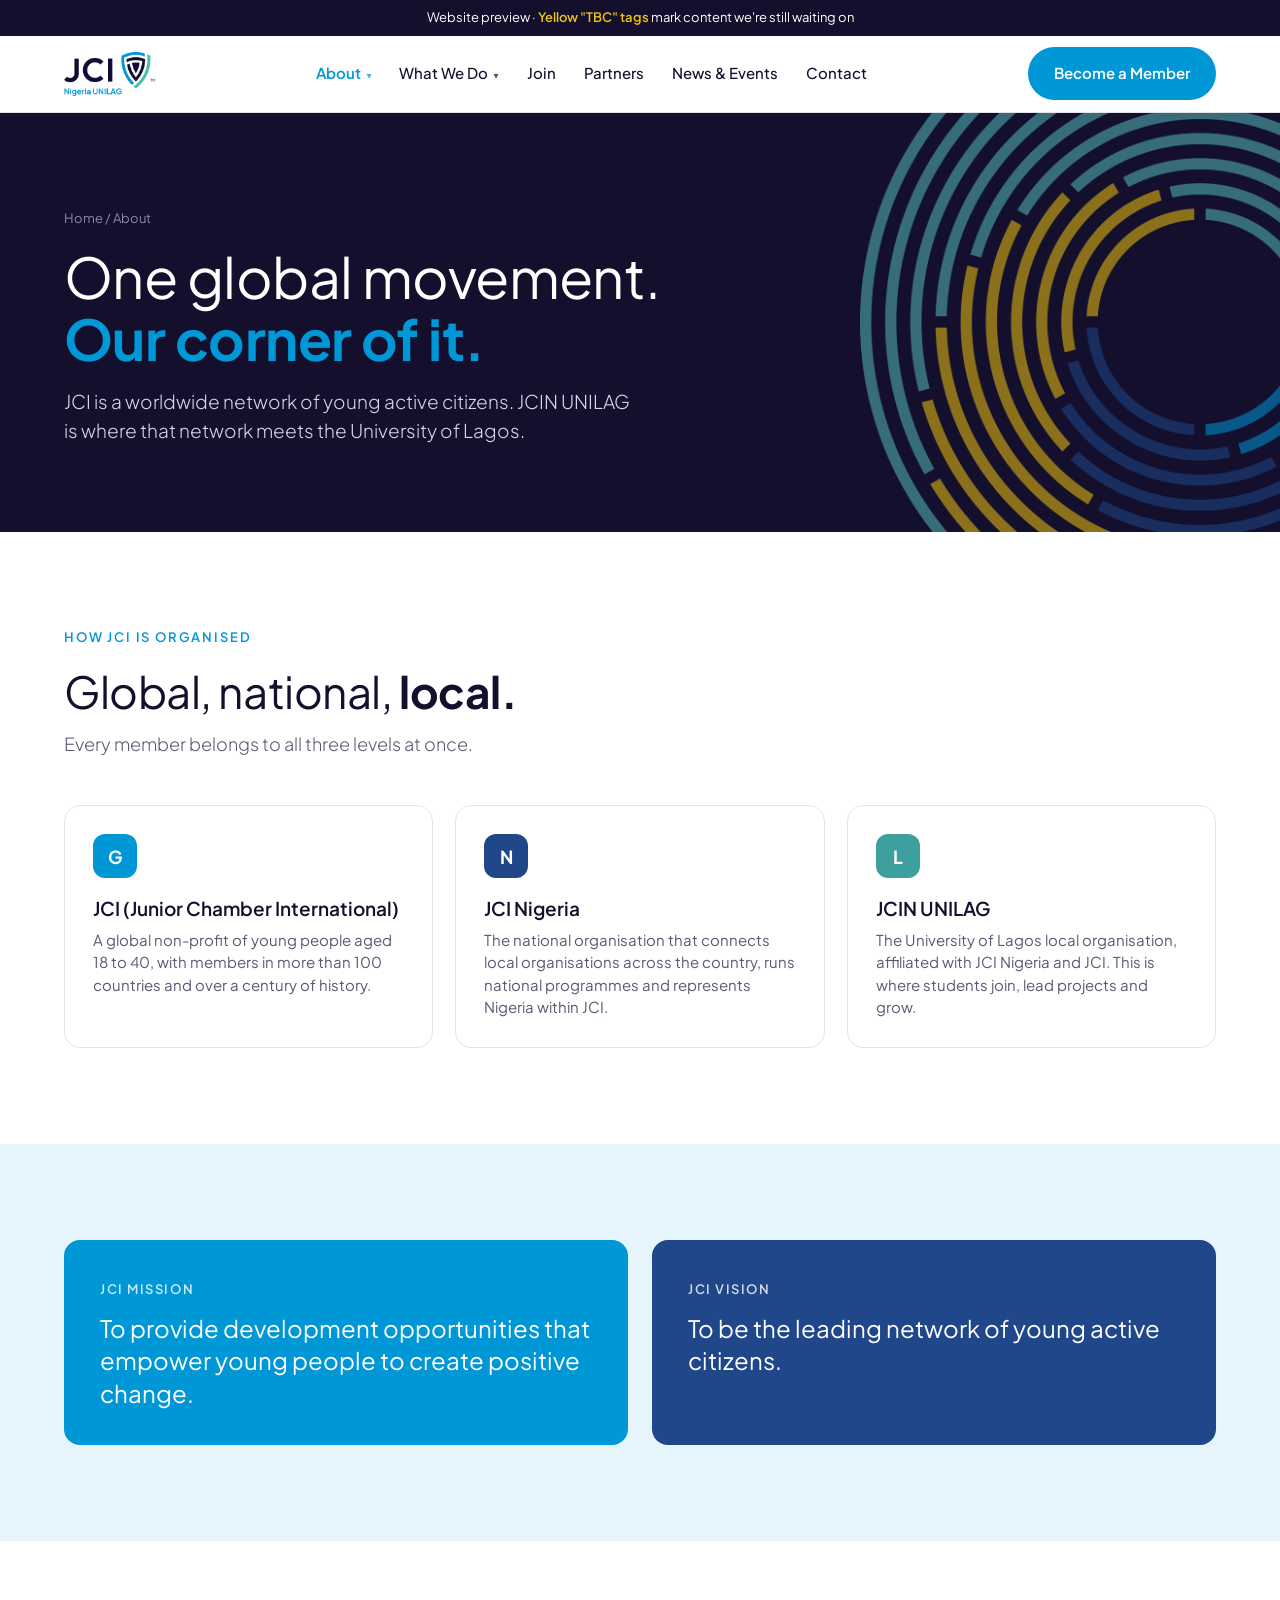
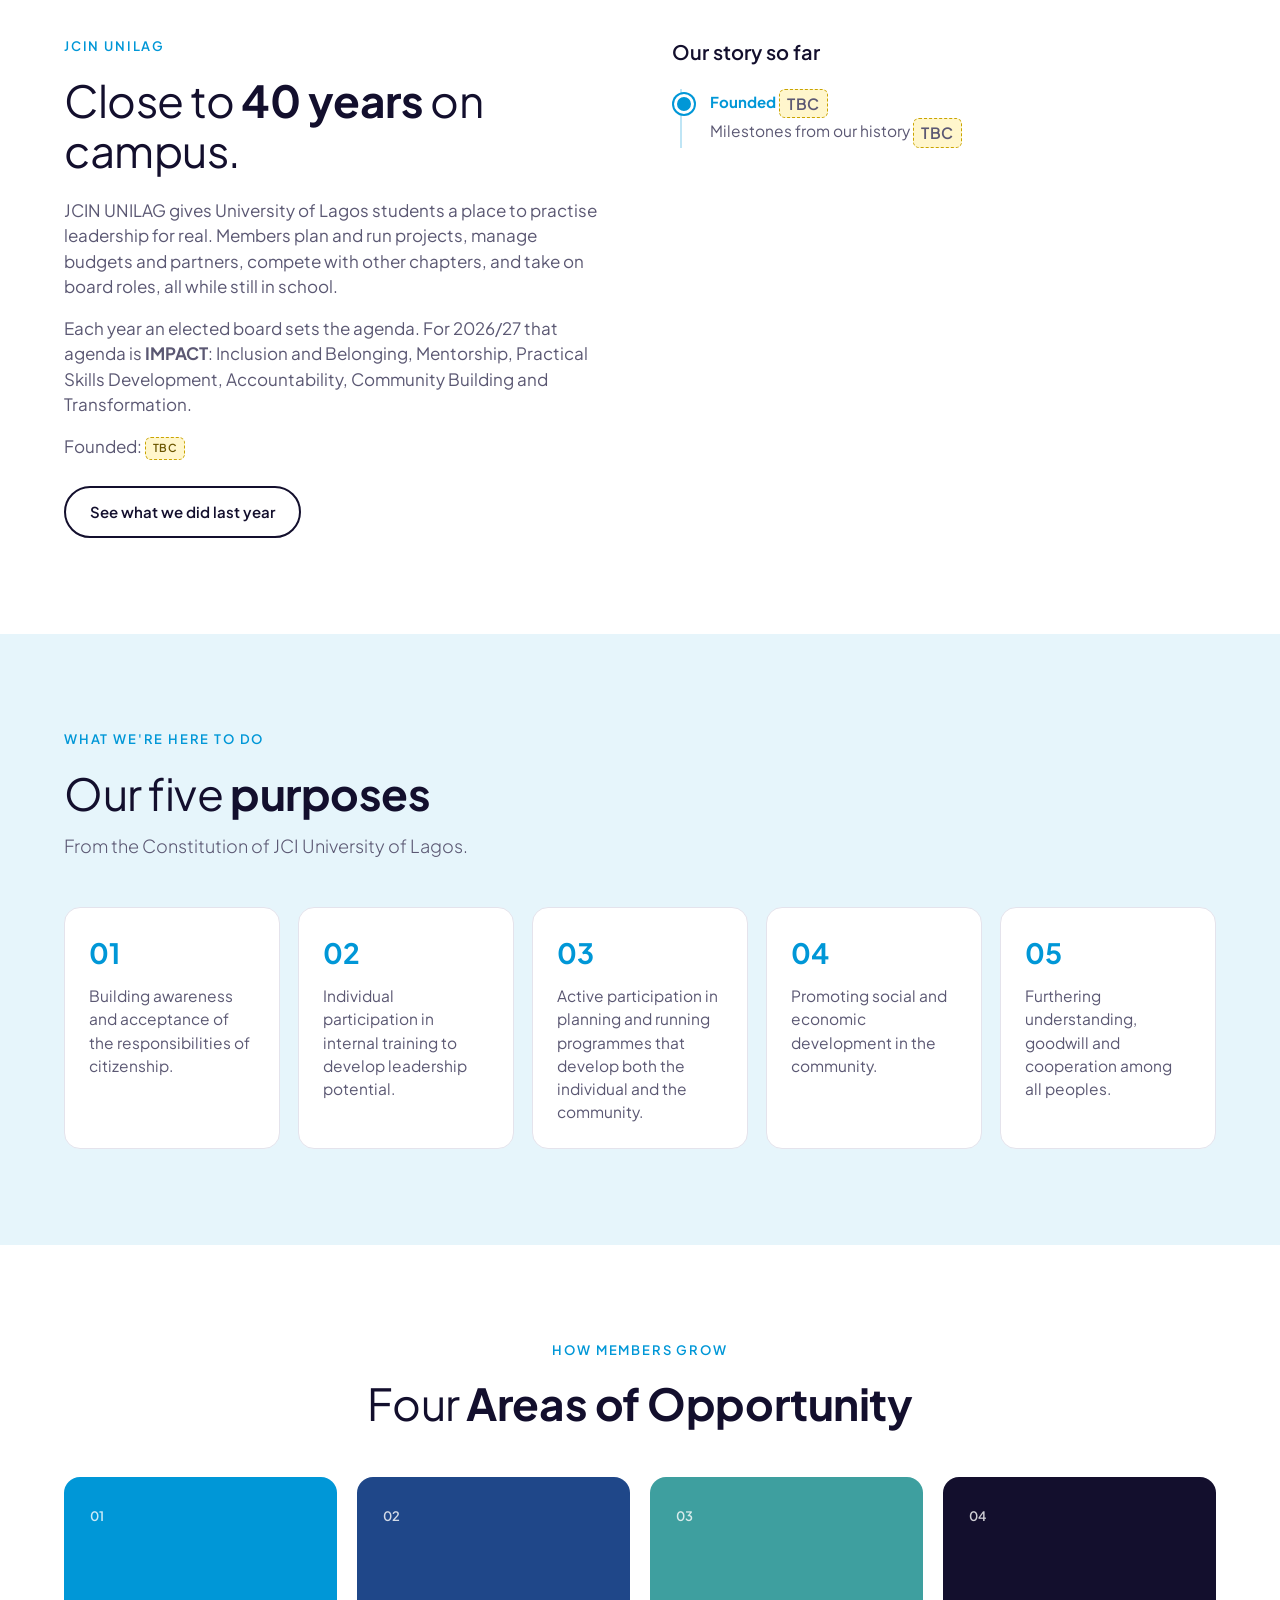
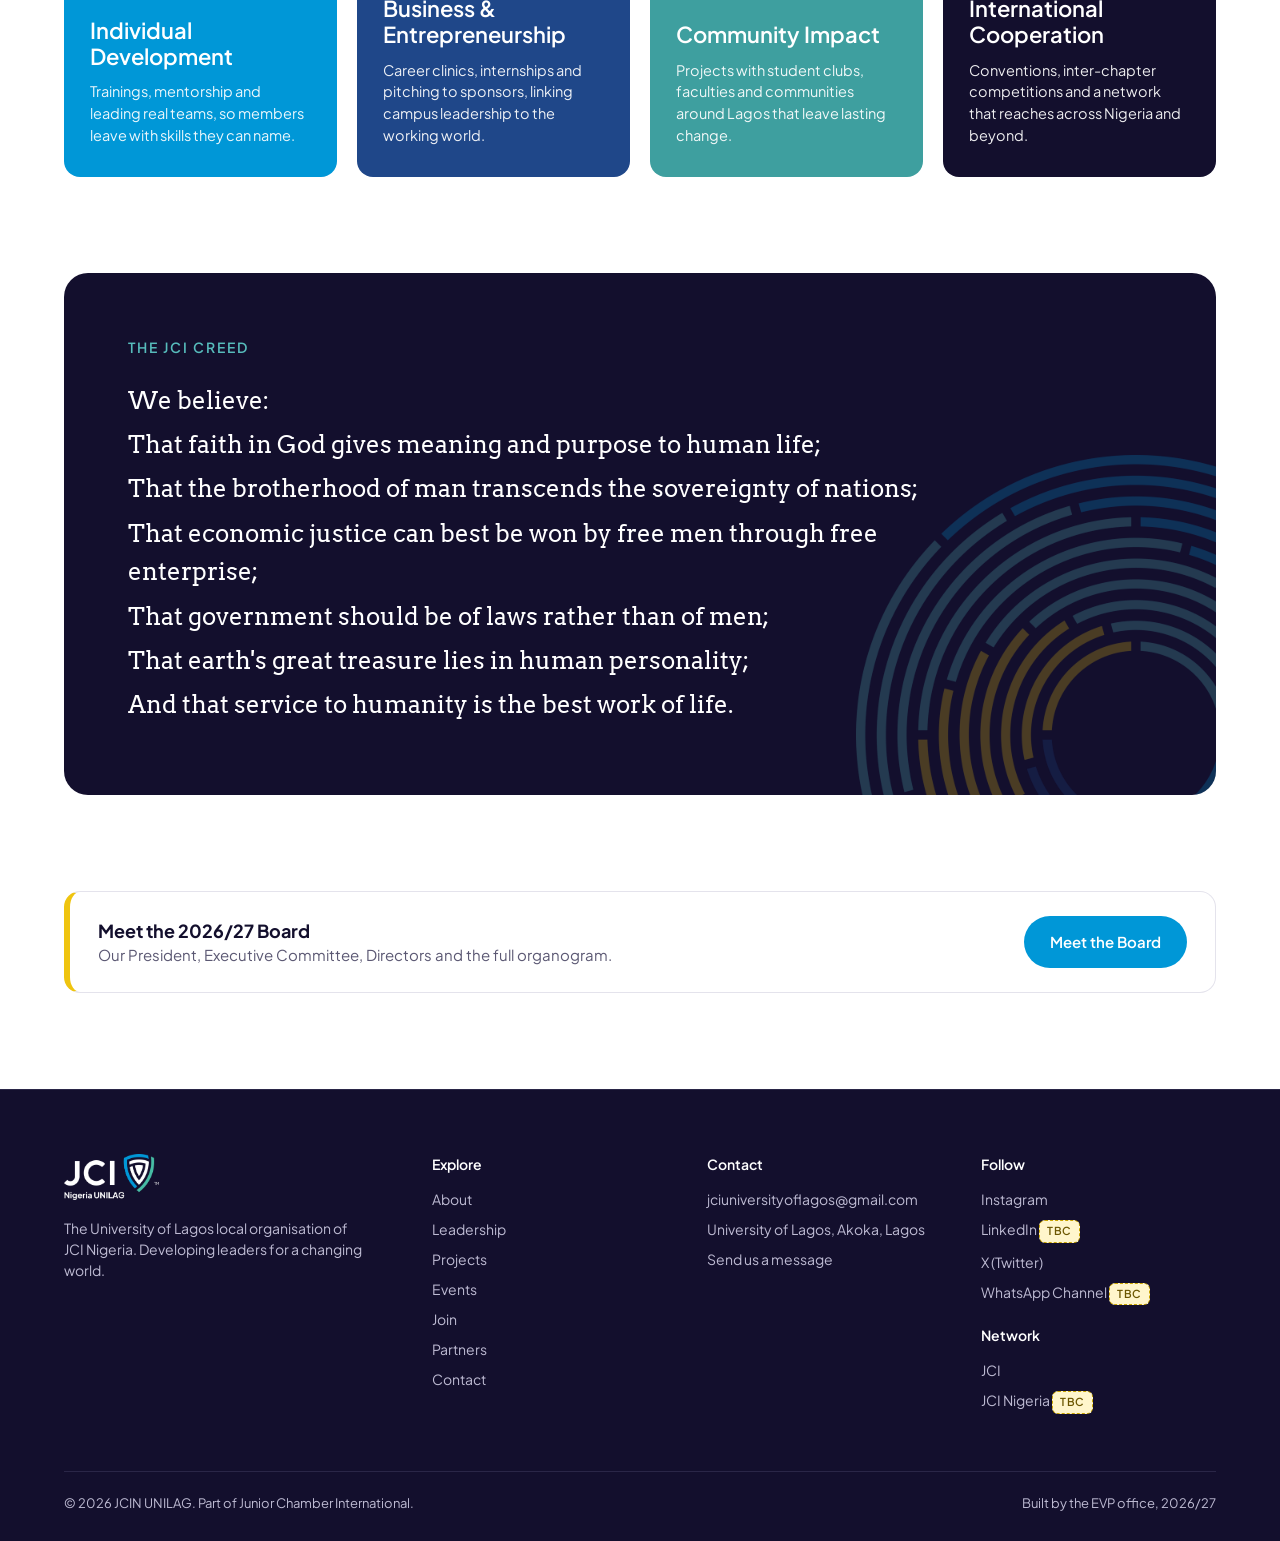
==== commit b9d8f869: "Make the preview banner a single switch in site-data.js Co-Authored-By: Claude Opus 5.5 <noreply@ant" ====
--- a/about.html
+++ b/about.html
@@ -12,7 +12,6 @@
 </head>
 <body data-page="about">
 
-<div class="proto">Website prototype · <b>Yellow "TBC" tags</b> mark content we're still waiting on · Photos are placeholders</div>
 <header id="site-header"></header>
 
 <main>
--- a/assets/styles.css
+++ b/assets/styles.css
@@ -516,3 +516,5 @@
 .up-col li{font-size:14.5px;color:#D8D6E6}
 @media (max-width:1100px){.pc-grid{grid-template-columns:1fr 1fr}.up-grid{grid-template-columns:1fr 1fr}}
 @media (max-width:620px){.pc-grid,.up-grid{grid-template-columns:1fr}}
+.partner-logo{border-style:solid !important;border-color:transparent !important}
+.partner-logo img{max-height:72px;max-width:100%;object-fit:contain}
